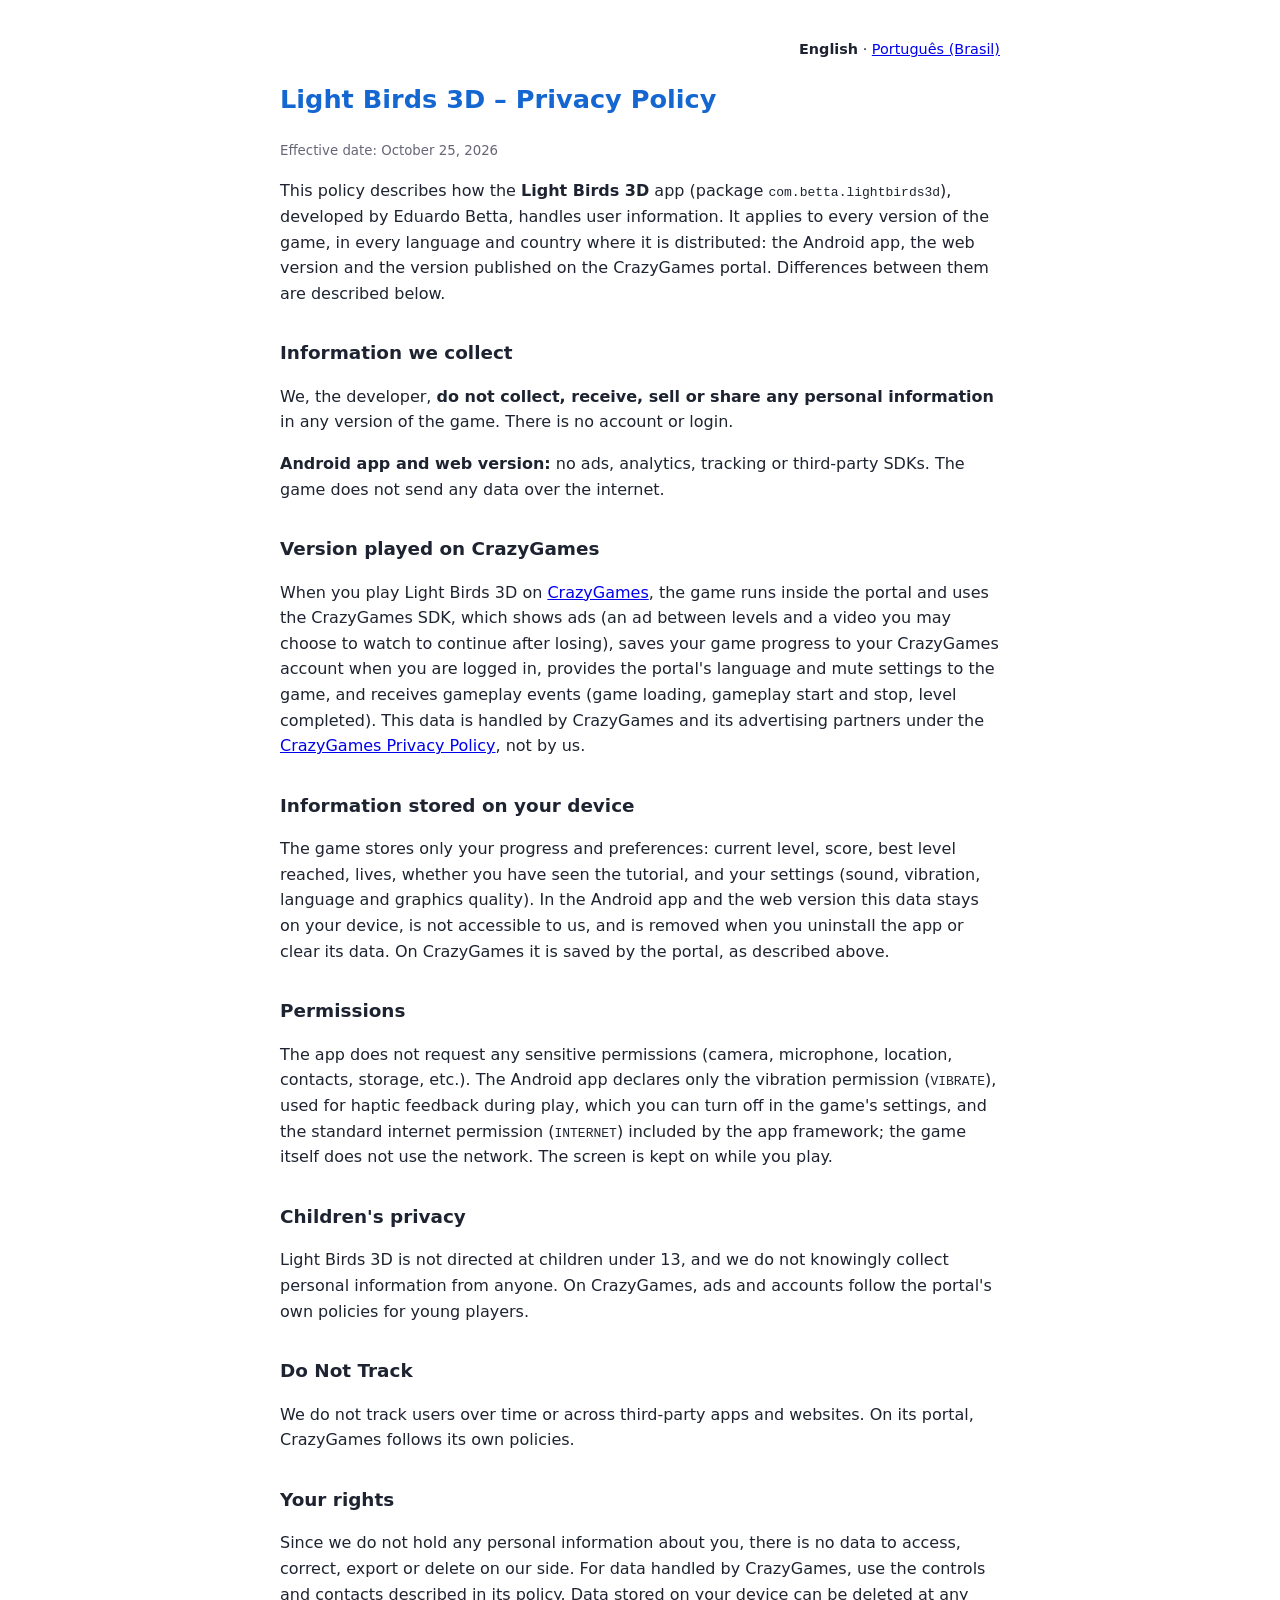
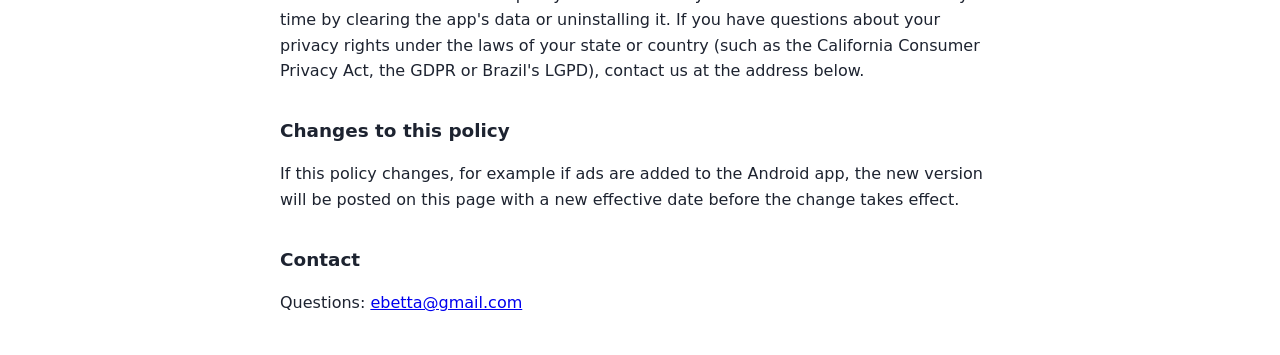
==== privacy.html @ 191fa33e "Política de privacidade do Light Birds 3D (inglês e português) Co-Authored-By: Claude Opus 5.5 <nore" ====
<!doctype html>
<html lang="en">
<head>
<meta charset="utf-8">
<meta name="viewport" content="width=device-width, initial-scale=1">
<title>Light Birds 3D – Privacy Policy</title>
<link rel="alternate" hreflang="en" href="https://ebetta.github.io/lightbirds/privacy.html">
<link rel="alternate" hreflang="pt-BR" href="https://ebetta.github.io/lightbirds/privacy-pt-BR.html">
<link rel="alternate" hreflang="x-default" href="https://ebetta.github.io/lightbirds/privacy.html">
<style>
  body { font-family: system-ui, sans-serif; max-width: 720px; margin: 0 auto; padding: 24px 16px; line-height: 1.6; color: #1d2330; background: #fff; }
  h1 { color: #1466d1; font-size: 1.6rem; }
  h2 { font-size: 1.15rem; margin-top: 2rem; }
  small { color: #667; }
  .lang { text-align: right; font-size: 0.9rem; }
</style>
</head>
<body>
<p class="lang"><strong>English</strong> · <a href="privacy-pt-BR.html" hreflang="pt-BR" lang="pt-BR">Português (Brasil)</a></p>

<h1>Light Birds 3D – Privacy Policy</h1>
<p><small>Effective date: October 25, 2026</small></p>

<p>This policy describes how the <strong>Light Birds 3D</strong> app (package <code>com.betta.lightbirds3d</code>), developed by Eduardo Betta, handles user information. It applies to every version of the game, in every language and country where it is distributed: the Android app, the web version and the version published on the CrazyGames portal. Differences between them are described below.</p>

<h2>Information we collect</h2>
<p>We, the developer, <strong>do not collect, receive, sell or share any personal information</strong> in any version of the game. There is no account or login.</p>
<p><strong>Android app and web version:</strong> no ads, analytics, tracking or third-party SDKs. The game does not send any data over the internet.</p>

<h2>Version played on CrazyGames</h2>
<p>When you play Light Birds 3D on <a href="https://www.crazygames.com">CrazyGames</a>, the game runs inside the portal and uses the CrazyGames SDK, which shows ads (an ad between levels and a video you may choose to watch to continue after losing), saves your game progress to your CrazyGames account when you are logged in, provides the portal's language and mute settings to the game, and receives gameplay events (game loading, gameplay start and stop, level completed). This data is handled by CrazyGames and its advertising partners under the <a href="https://www.crazygames.com/privacy-policy">CrazyGames Privacy Policy</a>, not by us.</p>

<h2>Information stored on your device</h2>
<p>The game stores only your progress and preferences: current level, score, best level reached, lives, whether you have seen the tutorial, and your settings (sound, vibration, language and graphics quality). In the Android app and the web version this data stays on your device, is not accessible to us, and is removed when you uninstall the app or clear its data. On CrazyGames it is saved by the portal, as described above.</p>

<h2>Permissions</h2>
<p>The app does not request any sensitive permissions (camera, microphone, location, contacts, storage, etc.). The Android app declares only the vibration permission (<code>VIBRATE</code>), used for haptic feedback during play, which you can turn off in the game's settings, and the standard internet permission (<code>INTERNET</code>) included by the app framework; the game itself does not use the network. The screen is kept on while you play.</p>

<h2>Children's privacy</h2>
<p>Light Birds 3D is not directed at children under 13, and we do not knowingly collect personal information from anyone. On CrazyGames, ads and accounts follow the portal's own policies for young players.</p>

<h2>Do Not Track</h2>
<p>We do not track users over time or across third-party apps and websites. On its portal, CrazyGames follows its own policies.</p>

<h2>Your rights</h2>
<p>Since we do not hold any personal information about you, there is no data to access, correct, export or delete on our side. For data handled by CrazyGames, use the controls and contacts described in its policy. Data stored on your device can be deleted at any time by clearing the app's data or uninstalling it. If you have questions about your privacy rights under the laws of your state or country (such as the California Consumer Privacy Act, the GDPR or Brazil's LGPD), contact us at the address below.</p>

<h2>Changes to this policy</h2>
<p>If this policy changes, for example if ads are added to the Android app, the new version will be posted on this page with a new effective date before the change takes effect.</p>

<h2>Contact</h2>
<p>Questions: <a href="mailto:ebetta@gmail.com">ebetta@gmail.com</a></p>
</body>
</html>
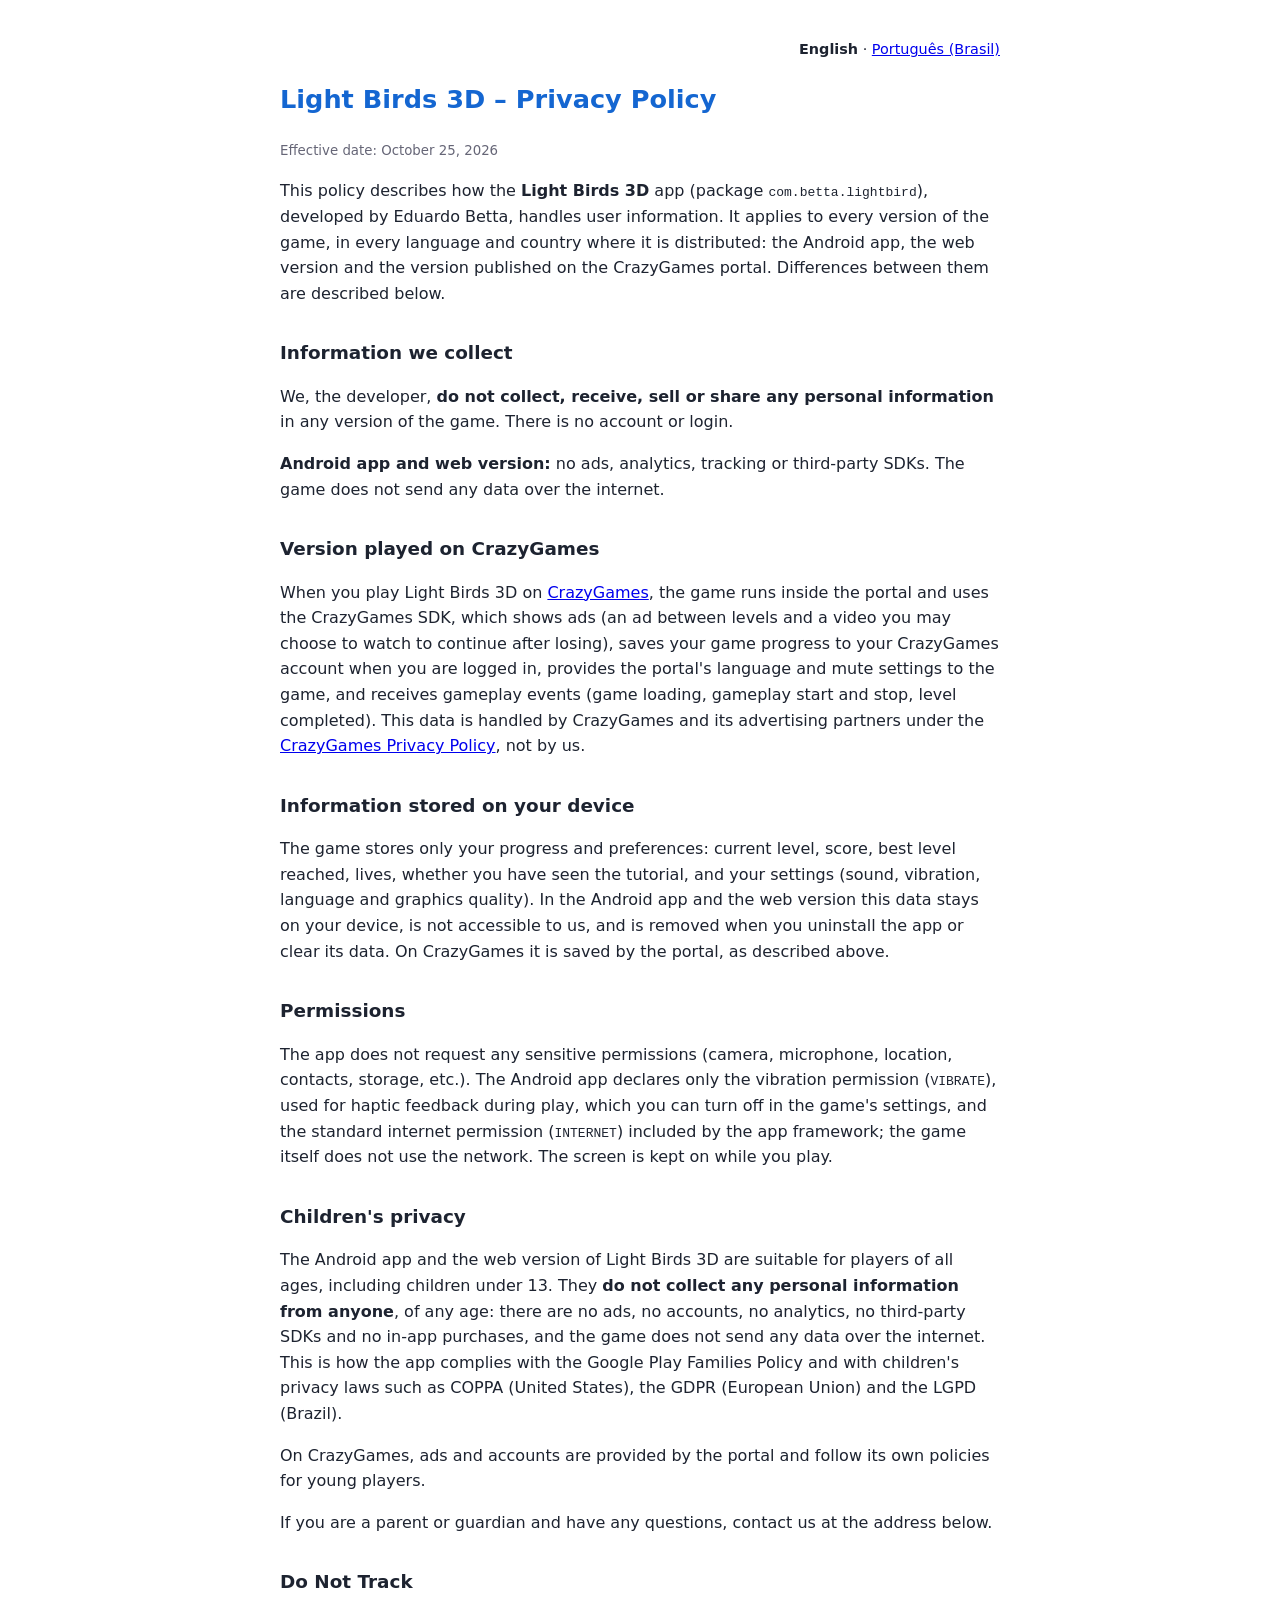
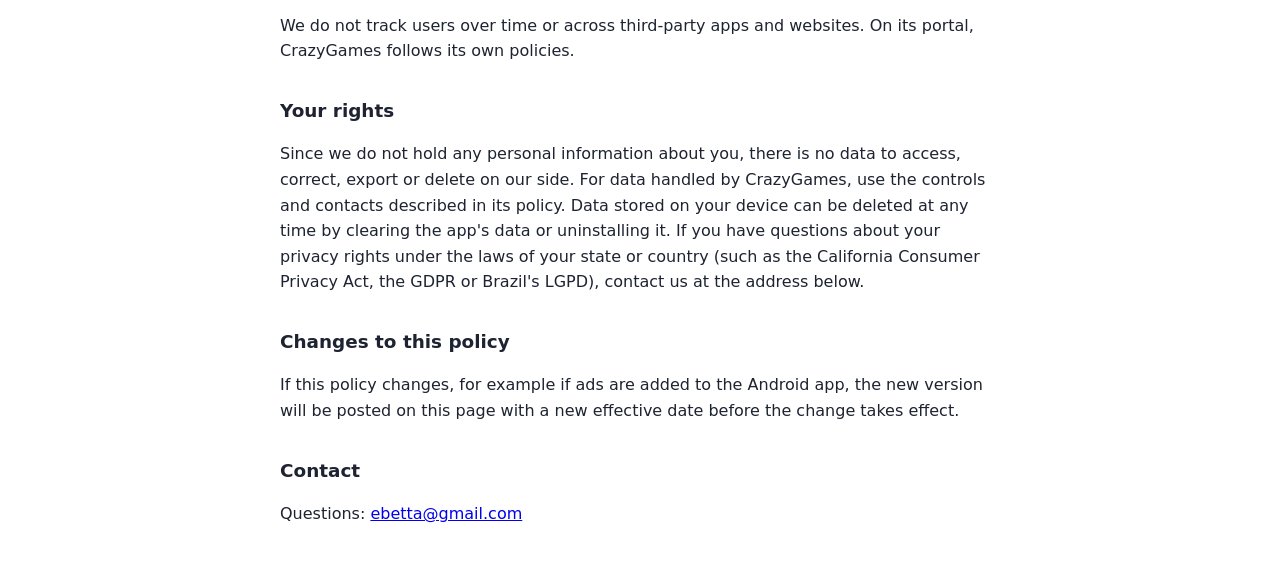
==== commit 5e3283ad: "Atualiza a política: pacote com.betta.lightbird e app para todas as idades O Light Birds 3D passou a" ====
--- a/privacy.html
+++ b/privacy.html
@@ -21,7 +21,7 @@
 <h1>Light Birds 3D – Privacy Policy</h1>
 <p><small>Effective date: October 25, 2026</small></p>
 
-<p>This policy describes how the <strong>Light Birds 3D</strong> app (package <code>com.betta.lightbirds3d</code>), developed by Eduardo Betta, handles user information. It applies to every version of the game, in every language and country where it is distributed: the Android app, the web version and the version published on the CrazyGames portal. Differences between them are described below.</p>
+<p>This policy describes how the <strong>Light Birds 3D</strong> app (package <code>com.betta.lightbird</code>), developed by Eduardo Betta, handles user information. It applies to every version of the game, in every language and country where it is distributed: the Android app, the web version and the version published on the CrazyGames portal. Differences between them are described below.</p>
 
 <h2>Information we collect</h2>
 <p>We, the developer, <strong>do not collect, receive, sell or share any personal information</strong> in any version of the game. There is no account or login.</p>
@@ -37,7 +37,9 @@
 <p>The app does not request any sensitive permissions (camera, microphone, location, contacts, storage, etc.). The Android app declares only the vibration permission (<code>VIBRATE</code>), used for haptic feedback during play, which you can turn off in the game's settings, and the standard internet permission (<code>INTERNET</code>) included by the app framework; the game itself does not use the network. The screen is kept on while you play.</p>
 
 <h2>Children's privacy</h2>
-<p>Light Birds 3D is not directed at children under 13, and we do not knowingly collect personal information from anyone. On CrazyGames, ads and accounts follow the portal's own policies for young players.</p>
+<p>The Android app and the web version of Light Birds 3D are suitable for players of all ages, including children under 13. They <strong>do not collect any personal information from anyone</strong>, of any age: there are no ads, no accounts, no analytics, no third-party SDKs and no in-app purchases, and the game does not send any data over the internet. This is how the app complies with the Google Play Families Policy and with children's privacy laws such as COPPA (United States), the GDPR (European Union) and the LGPD (Brazil).</p>
+<p>On CrazyGames, ads and accounts are provided by the portal and follow its own policies for young players.</p>
+<p>If you are a parent or guardian and have any questions, contact us at the address below.</p>
 
 <h2>Do Not Track</h2>
 <p>We do not track users over time or across third-party apps and websites. On its portal, CrazyGames follows its own policies.</p>
